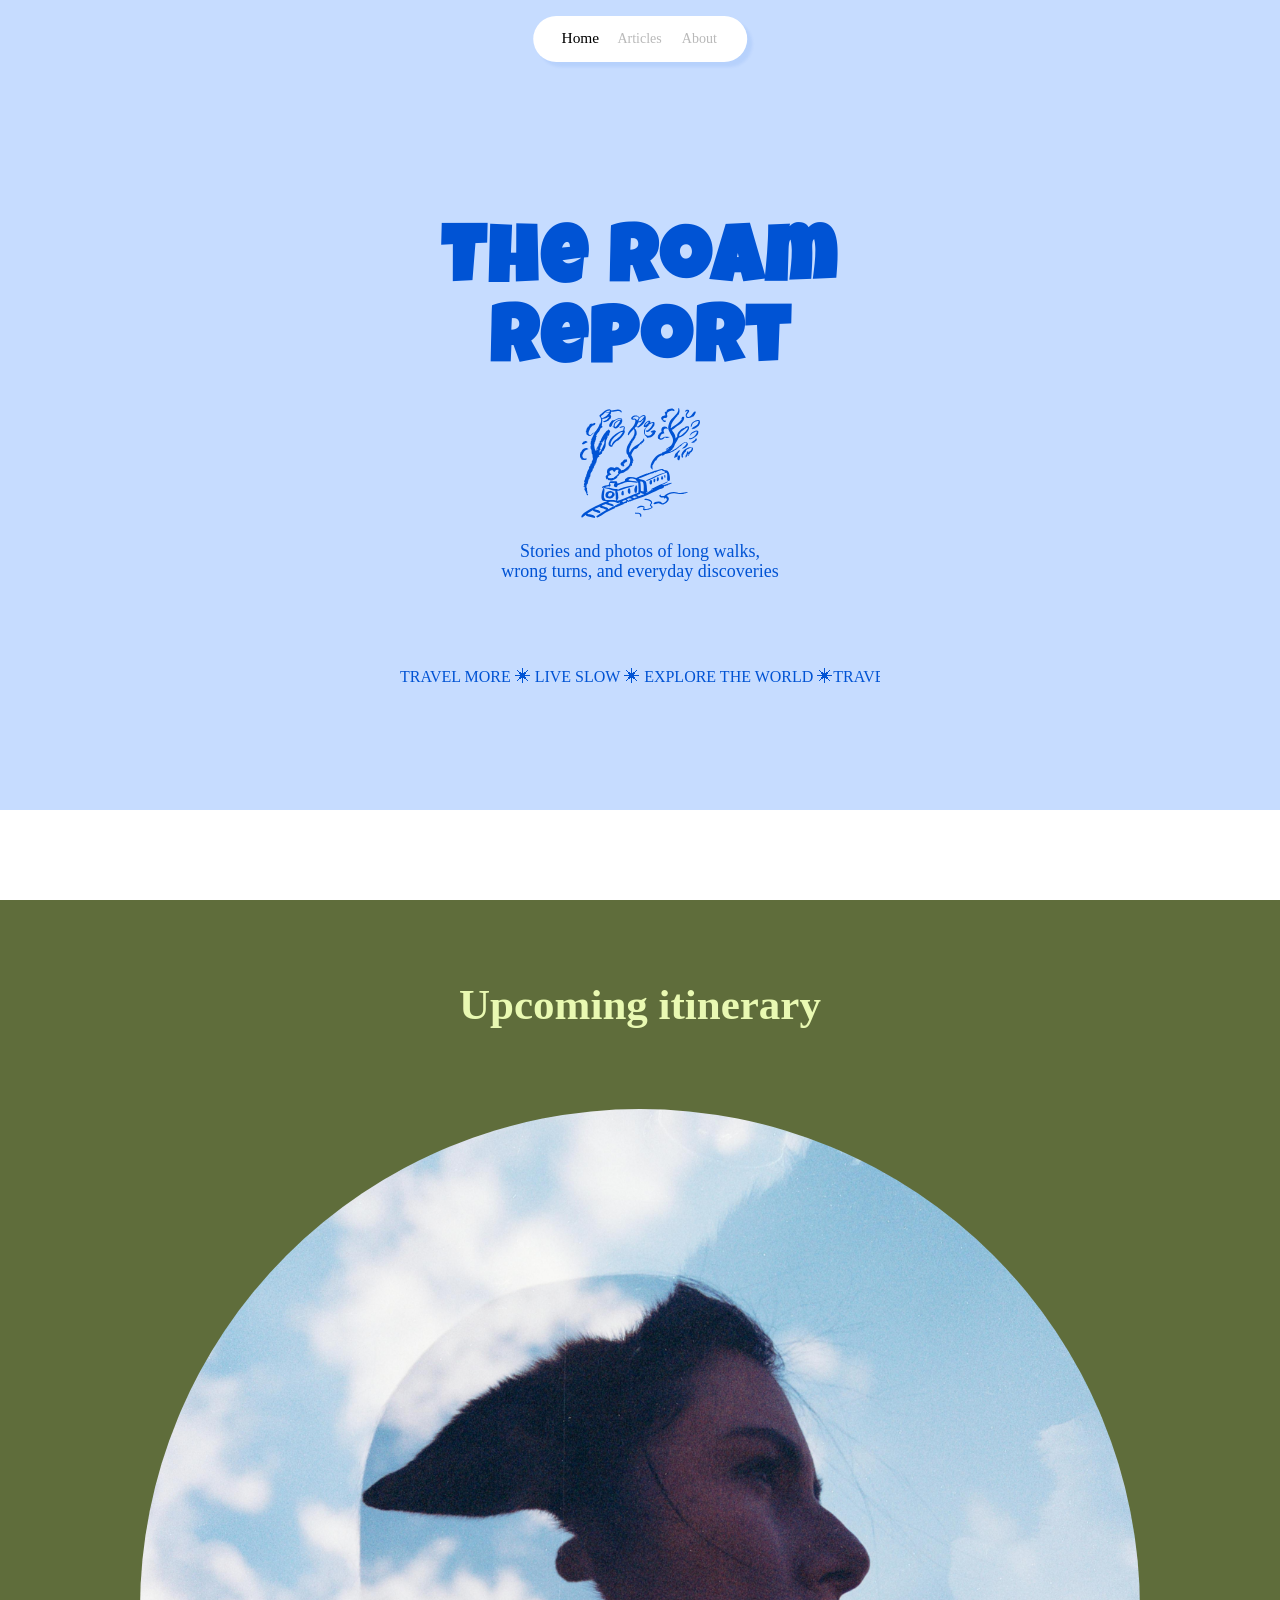
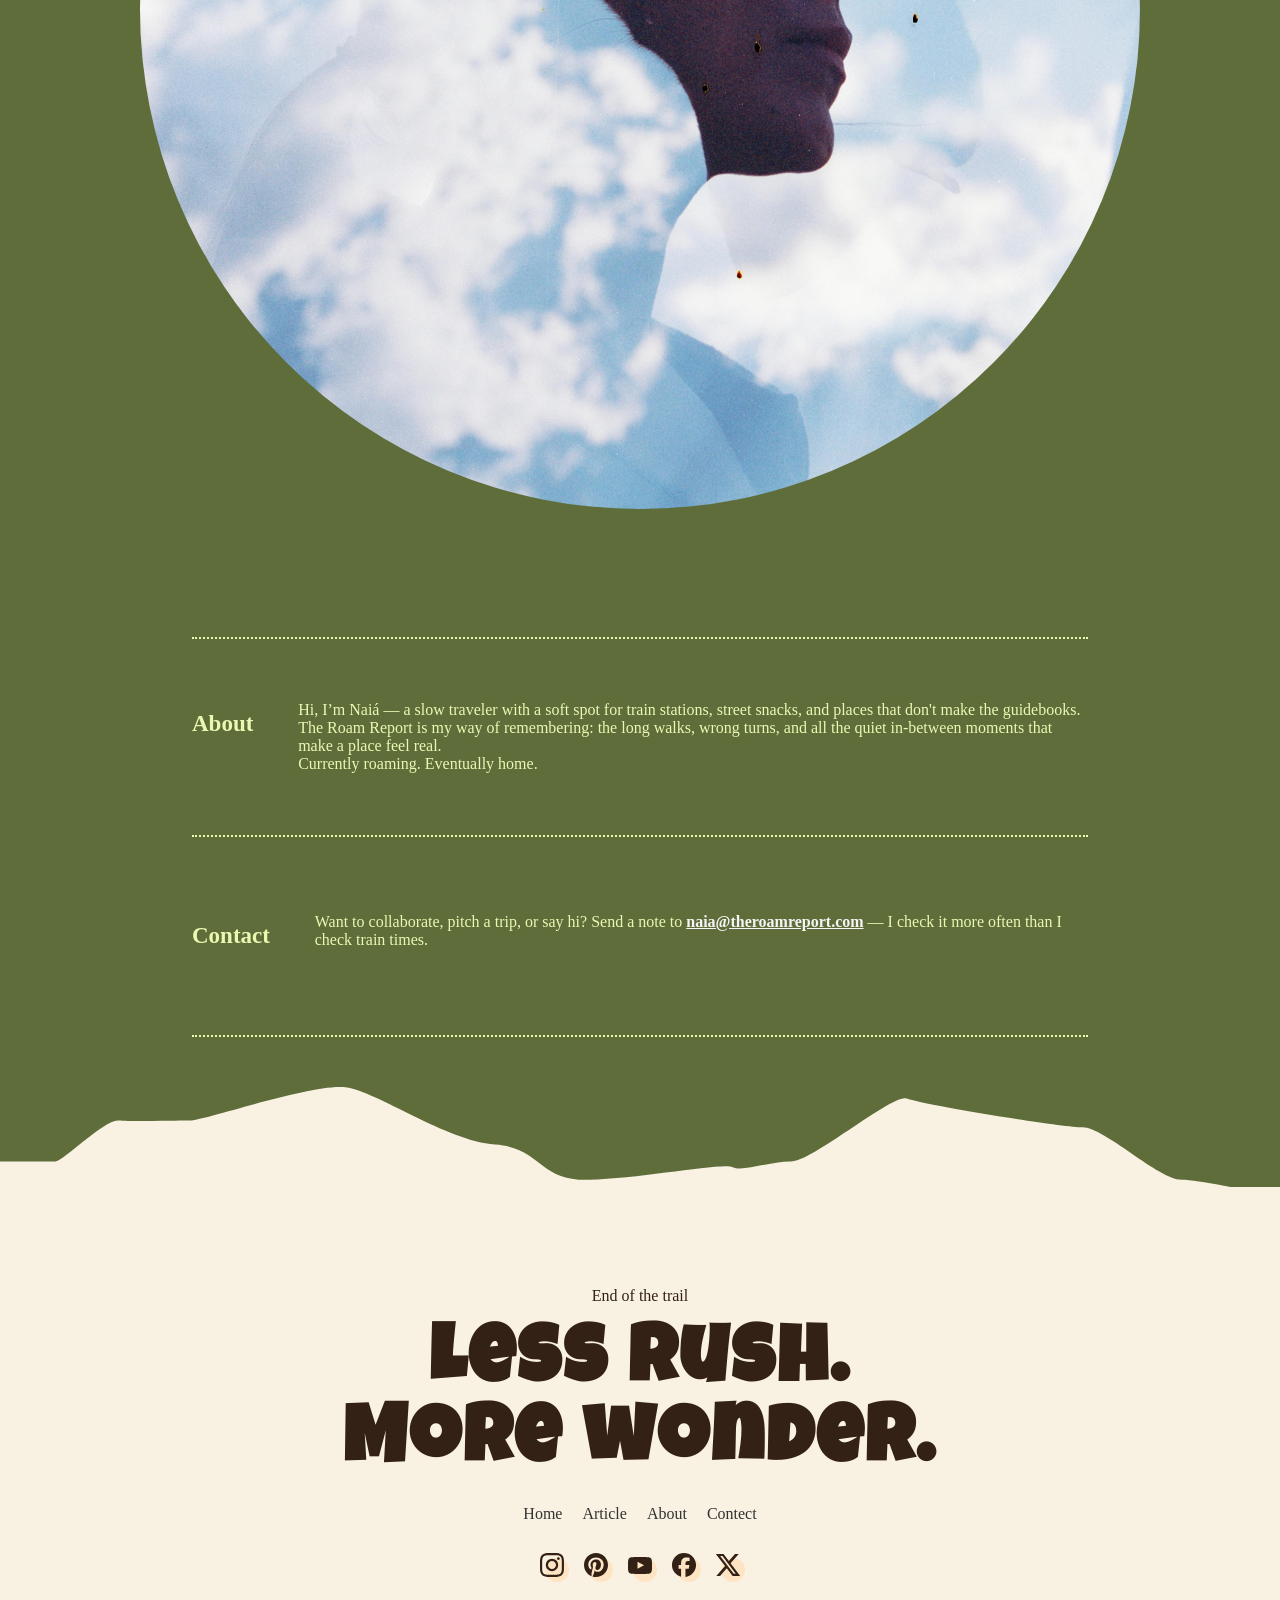
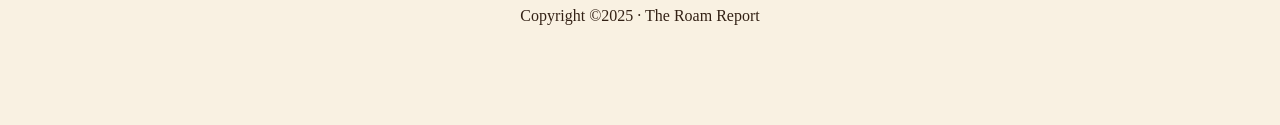
==== about.html @ acab048c "add" ====
<!doctype html>
<html lang="ko">
  <head>
    <meta charset="UTF-8" />
    <meta name="viewport" content="width=device-width, initial-scale=1.0" />
    <title>Document</title>
    <link rel="stylesheet" href="css/reset.css" />
    <link rel="stylesheet" href="css/main.css" />
    <link rel="stylesheet" href="css/about.css" />
    <link rel="stylesheet" href="css/responsive.css" />
    <!-- <link rel="icon" href="img/Frame 1.png" /> -->
    <script src="js/main.js" defer></script>
    <script src="js/about.js" defer></script>
  </head>

  <body>
    <div class="wrap">
      <nav class="header_nav">
        <a href="index.html" class="hNav">Home</a>
        <a href="articles.html" class="hNav">Articles</a>
        <a href="about.html" class="hNav active">About</a>
      </nav>
      <header>
        <div class="header_info">
          <h1>
            The Roam <br />
            Report
          </h1>
          <div class="logo">
            <img
              src="img/BG/4cbba677dc56b5c2dd2c0b78fc1e55bbb1b9941a.svg"
              alt="logo"
            />
          </div>
          <p>
            Stories and photos of long walks,<br />
            wrong turns, and everyday discoveries
          </p>

          <div class="marquee">
            <div class="marquee-track">
              <span>TRAVEL MORE ✳ LIVE SLOW ✳ EXPLORE THE WORLD ✳</span>
              <span aria-hidden="true"
                >TRAVEL MORE ✳ LIVE SLOW ✳ EXPLORE THE WORLD ✳</span
              >
            </div>
          </div>
          <!-- marquee -->
        </div>
        <!-- header_info -->
      </header>
      <!-- <div id="home"></div> -->
      <main>
        <section class="s3">
          <h2>Upcoming itinerary</h2>
          <div class="pic">
            <img src="img/BG/f9a885b69c45e164666524848a7122c28b172244.jfif" alt="">
          </div>
          <ul>
            <li>
              <div class="sp">
                <dl>
                  <dt>About</dt>
                  <dd>
                    Hi, I’m Naiá — a slow traveler with a soft spot for train
                    stations, street snacks, and places that don't make the
                    guidebooks. The Roam Report is my way of remembering: the
                    long walks, wrong turns, and all the quiet in-between
                    moments that make a place feel real.
                    <br />Currently roaming. Eventually home.
                  </dd>
                </dl>
              </div>
            </li>
            <li>
              <div class="sp">
                <dl>
                  <dt>Contact</dt>
                  <dd>
                    Want to collaborate, pitch a trip, or say hi? Send a note to
                    <a href="mailto:naia@theroamreport.com">
                        <strong>naia@theroamreport.com</strong>
                    </a>
                    — I check it more often than I check train times.
                  </dd>
                </dl>
              </div>
            </li>
          </ul>
          <div class="s3_bg">
            <img
              src="img/BG/2fb2c63e238b649365ad7b5dbdac474f2efbe91c.svg"
              alt=""
            />
          </div>
        </section>
      </main>

      <footer id="about">
        <p>End of the trail</p>
        <h1>
          Less rush. <br />
          More wonder.
        </h1>
        <div class="footer_info">
          <a href="index.html">Home</a>
          <a href="articles.html">Article</a>
          <a href="about.html">About</a>
          <a href="#contect">Contect</a>
        </div>
        <div class="footer_sns">
          <a href="https://www.instagram.com" target="_blank">
            <img src="img/icon/instagram.svg" alt="instagram" />
          </a>
          <a href="https://kr.pinterest.com/" target="_blank">
            <img src="img/icon/pinterest.svg" alt="pinterest" />
          </a>
          <a href="https://youtube.com" target="_blank">
            <img src="img/icon/youtube.svg" alt="youtube" />
          </a>
          <a href="https://www.facebook.com" target="_blank">
            <img src="img/icon/facebook.svg" alt="facebook" />
          </a>
          <a href="https://x.com" target="_blank">
            <img src="img/icon/x.svg" alt="x" />
          </a>
        </div>
        <p>Copyright ©2025 · The Roam Report</p>
      </footer>
    </div>
    <!-- wrap -->
  </body>
</html>
---- css/main.css ----
@import url("reset.css");
@import url("responsive.css");

@import url("https://fonts.googleapis.com/css2?family=Edu+QLD+Hand:wght@400..700&family=Luckiest+Guy&display=swap");

.wrap {
  display: block;
  text-align: center;
}

.header_nav {
  width: fit-content;
  background-color: white;
  border-radius: 50px;
  display: flex;
  justify-content: center;
  gap: 20px;
  padding: 15px 30px;
  margin: 0 auto;
  margin-bottom: 140px;
  box-shadow: 5px 5px 3px rgba(0, 83, 212, 0.08);
  position: fixed;
  top: 16px;
  left: 240px; 
  transform: translateX(-50%);
  z-index: 20;
}
.header_nav a {
  font-size: 0.875rem;
  transition: all 0.2s;
  color: #b9b9b9;
}
.header_nav a.active{
  /* font-weight: bold; */
  color: #000;
  transform: scale(1.1);
}

header {
  width: 480px;
  height: 100vh;
  background-color: rgb(198, 220, 255);
  padding: 2%;
  position: fixed;
  top: 0;
  left: 0;
  z-index: 1;
}
.header_info {
  display: flex;
  flex-direction: column;

  align-items: center;
  gap: 2.5%;
  color: rgb(0, 83, 212);
  height: 100vh;
}
header h1{
    padding-top: 150px;
}
h1 {
  font-size: 5rem;
  font-family: "Luckiest Guy", cursive;
  line-height: 80px;
  letter-spacing: 3px;
}
.logo img {
  width: 120px;
  height: 110px;
}
.header_info p {
  font-weight: 500;
  font-size: 1.125rem;
  line-height: 20px;
  margin-bottom: 100px;
}

.marquee {
  width: 100%;
  overflow: hidden;
  white-space: nowrap;
  padding: 15px 0;
  margin-top: 50px;
  text-align: center;
}
.marquee-track {
  display: flex;
  width: max-content;
  animation: scroll 13s linear infinite;
}
.marquee-track span {
  flex-shrink: 0;
}

@keyframes scroll {
  from {
    transform: translateX(0);
  }
  to {
    transform: translateX(-50%);
  }
}

main {
  flex: 1;
  margin-left: 480px;
  width: calc(100% - 480px);
  min-height: 100vh;
}

.s1 {
  width: 100%;
  height: 80vh;
  margin: auto;
  display: flex;
  justify-content: center;
  align-items: center;
  position: relative;
  background: url(/img/BG/e287eb507ac75d413cc66b6fb40ab2026d637ffe.jfif)
    center / cover no-repeat;
  position: sticky;
  top: 0;
  z-index: 2;
  padding-top: 50px;
}
.s2-content{
  width: 100%;
}
.s_con {
  width: 70%;
  max-width: 400px;
  background-color: whitesmoke;
  padding: 10px;
  margin: auto;
  display: flex;
  align-items: center;
  transition:
    box-shadow 0.3s,
    transform 0.3s;
}
.s_con:hover {
  box-shadow: 10px 10px 3px rgba(0, 83, 212, 0.08);
  transform: scale(1.02);
  transition: all 0.3s;
}
.s_con .s_img {
  height: 300px;
  overflow: hidden;
  display: flex;
  justify-content: center;
  align-items: center;
  border-radius: 20px;
  margin-bottom: 30px;
}

.s_info {
  margin-bottom: 30px;
}
.s_info * {
  margin: 10px 0;
}
.s_info :first-child {
  color: gray;
  font-size: 0.875rem;
}
.s_info :last-child {
  font-size: 1.5rem;
  font-weight: 500;
  line-height: 30px;
}
.s1 > .s_down {
  position: absolute;
  bottom: 20px;
  left: 50%;
  transform: translateX(-50%);
  display: flex;
  flex-direction: column;
  align-items: center;
}
.s_down p {
  font-size: 0.875rem;
  font-weight: 500;
}
.s_point {
  height: 15px;
  overflow: hidden;
  display: flex;
  align-items: flex-end;
}
.s_point img {
  width: 24px;
  height: 24px;
}

.s2 {
  position: relative;
  z-index: 3;
  background-color: white;
}
.s2-content {
  width: 80%;
  margin: 0 auto;
}
.s_con > a {
  display: block;
  width: 100%;
  min-width: 0;
}
.s_con > a > .s_img {
  width: 100%;
}
section h2 {
  font-size: 2.6875rem;
  padding: 80px 0;
}
.s2-content > p > a {
  display: inline-block;
  margin: 50px 0;
  border: 1px solid rgb(95, 109, 59);
  border-radius: 20px;
  padding: 15px 10px;
  font-size: 1rem;
  font-weight: 500;
  transition: all 0.2s;
  color: rgb(95, 109, 59);
}
.s2-content > p > a:hover {
  background-color: rgb(95, 109, 59);
  color: white;
}
.story-list {
  width: 70%;
  display: grid;
  grid-template-columns: repeat(2, minmax(0, 1fr));
  gap: 24px;
  padding: 24px 0;
  margin: auto;
}

.story-list .s_con {
  width: 100%;
  margin: 0;
  box-sizing: border-box;
}

.story-list .s_img {
  width: 100%;
  /* height: 250px; */
  aspect-ratio: 1/1;
}
.story-list .s_img img {
  width: 100%;
  height: 100%;
  /* height: 100%; */
  object-fit: cover;

}

@media (max-width: 600px) {
  .story-list {
    grid-template-columns: 1fr;
  }
}

.s3 {
  position: relative;
  display: flow-root;
  background-color: rgb(95, 109, 59);
  color: rgb(233, 249, 178);
  z-index: 3;
  width: 100%;
  margin: auto;
}
.s3 > * {
  width: 70%;
  margin: auto;
}
.s3 ul {
  padding-bottom: 100px;
}
.s3 ul li {
  display: flex;
  align-items: center;
  border-bottom: 2px dotted rgb(233, 249, 178);
  height: 200px;
  padding: 10px 0;
}
.s3 ul li:first-child {
  border-top: 2px dotted rgb(233, 249, 178);
}
.s3 ul li .sp{
  display: flex;
  gap: 10%;
  align-items: center;
}
.s3 h3 {
  font-size: 6.875rem;
  letter-spacing: -10px;
  font-weight: 100;
}
.s3 dl {
  text-align: left;
}
.s3 dt {
  font-weight: bold;
  margin: 10px 0;
  font-size: 1.4375rem;
}
.s3_img {
  width: 250px;
  flex-shrink: 0;
  margin-left: auto;
  border-radius: 20px;
  overflow: hidden;
}
.s3_bg {
  width: 100%;
  position: relative;
  bottom: 0;
  left: 0;
  height: 50px;

}
.s3_bg img {
  width: 100%;
  top: -100%;
  position: absolute;
  
}

footer {
  width: calc(100% - 480px);
  min-height: 100px;
  margin-left: 480px;
  padding: 100px 0;
  color: rgb(51, 33, 21);
  background-color: rgb(249, 241, 226);
  z-index: 3;
  position: relative;
  font-weight: 500;
}
footer h1{
padding: 20px 0;
}
.footer_info{
    display: flex;
    justify-content: center;
    gap: 20px;
}
.footer_info a{
      transition: transform 0.2s;

}
.footer_info a:hover{
  transform: scale(1.1);
  font-weight: bold;
}



.footer_sns{
  display: flex;
  gap: 20px;
  justify-content: center;
  margin: 30px 0;
}
.footer_sns a,
.footer_sns a img{
    display: block;
    width: 24px;
    height: 24px;
}
.footer_sns a img{
  transition: transform 0.3s;
}
.footer_sns a{
  position: relative;
  z-index: 1;
  transition: all 1s;
  
}
.footer_sns a img{
  transition: all 0.3s;
}
.footer_sns a img:hover{
  transform: translateY(-6px) rotate(8deg) scale(1.15);
}
.footer_sns a::before {
  content: "";
  position: absolute;
  inset: 0;
  border-radius: 50%;
  background-color: bisque;
  z-index: -1;
  transform: translate(5px, 5px);
}
---- css/about.css ----
.pic{
    width: 90%;
    max-width: 1000px;
    aspect-ratio: 1 / 1;
    height: auto;
    border-radius: 50%;
    overflow: hidden;
    margin: 0 auto 10%;
    padding-bottom: 10px;
    position: relative;
}
.pic img{
    object-fit: cover;
    object-position: center;
    position: absolute;
    top: 50%;
    left: 50%;
    width: 150%;
    height: 150%;
    transform: translate(-50%, -50%);
    animation: pic-spin 12s linear infinite paused;
}
.pic.is-hovered img {
    animation-play-state: running;
}

@keyframes pic-spin {
    to {
        transform: translate(-50%, -50%) rotate(360deg);
    }
}

dl{
    display: flex;
    gap: 5%;
}

a strong{
    color: whitesmoke;
    text-decoration: underline;
}
a strong:hover{
    color: rgba(0, 0, 255, 0.5);
}
---- css/responsive.css ----
@media (max-width: 1400px) {
  header {
    position: fixed;
    top: 0;
    left: 0;
    width: 100%;
    height: 90vh;
    z-index: 1;
  }
.header_nav {
  position: fixed;
  top: 16px;
  left: 50%;
  transform: translateX(-50%);
  z-index: 20;
}
  .header_info h1{
    margin: 0 50px;
    padding: 0;
    padding-top: 200px;
  }
  .header_info p {
  font-weight: 500;
  font-size: 1.125rem;
  line-height: 20px;
  margin-bottom: 0px;
}
  .marquee {
    width: min(100%, 480px);
    align-self: center;
  }

  main {
    margin-left: 0;
    margin-top: 100vh;
    width: 100%;
  }

  footer {
    margin-left: 0;
    width: 100%;
  }
}

@media (max-width: 1200px){
  .s3_bg img{
    top: -100%;
}
    .bgimg img:nth-child(2) {
    top: 100;
}
}

@media (max-width: 1100px){
  .s3_bg img{
    top: -100%;
}
    .bgimg img:nth-child(2) {
    top: 1;
}
}

@media (max-width: 900px){
  html{
    font-size: 12px;
  }
  .header_nav a{
    font-size: 14px;

  }
  section{
    width: 100%;
  }
  .s3 h2{
    padding: 60px 0;
  }
  .s3 h3{
    font-size: 60px;
    letter-spacing: -5px;
  }
  .s3 ul li{
    height: auto;
    display: flex;
    flex-direction: column;
  }
  .s3 ul li .sp{
    width: 100%;
    margin-bottom: 10px;
  }
  .s3_img {
  width: 100%;
  height: 160px;
  margin-bottom: 20px;
}

.s3_img img {
  width: 100%;
  height: 100%;
  object-fit: cover;
}
h1 {
  line-height: 50px;
}

.story-list {
  width: 80%;
  grid-template-columns: repeat(2, minmax(0, 1fr));
}

.s2-content {
  width: 100%;
}

.story-list .s_con {
  width: 100%;
  min-width: 0;
}
  .s3_bg img{
    top: -100%;
}
    .bgimg img:nth-child(2) {
    top: 600px;
}


}
@media (max-width: 600px) {
  .s_con .s_img{
    height: 200px;
  }
  .story-list {
    grid-template-columns: minmax(0, 1fr);
    padding: 24px 16px;
  }
  .s3_bg img{
    top: -100%;
}
    .bgimg img:nth-child(2) {
    top: 400px;
}
}
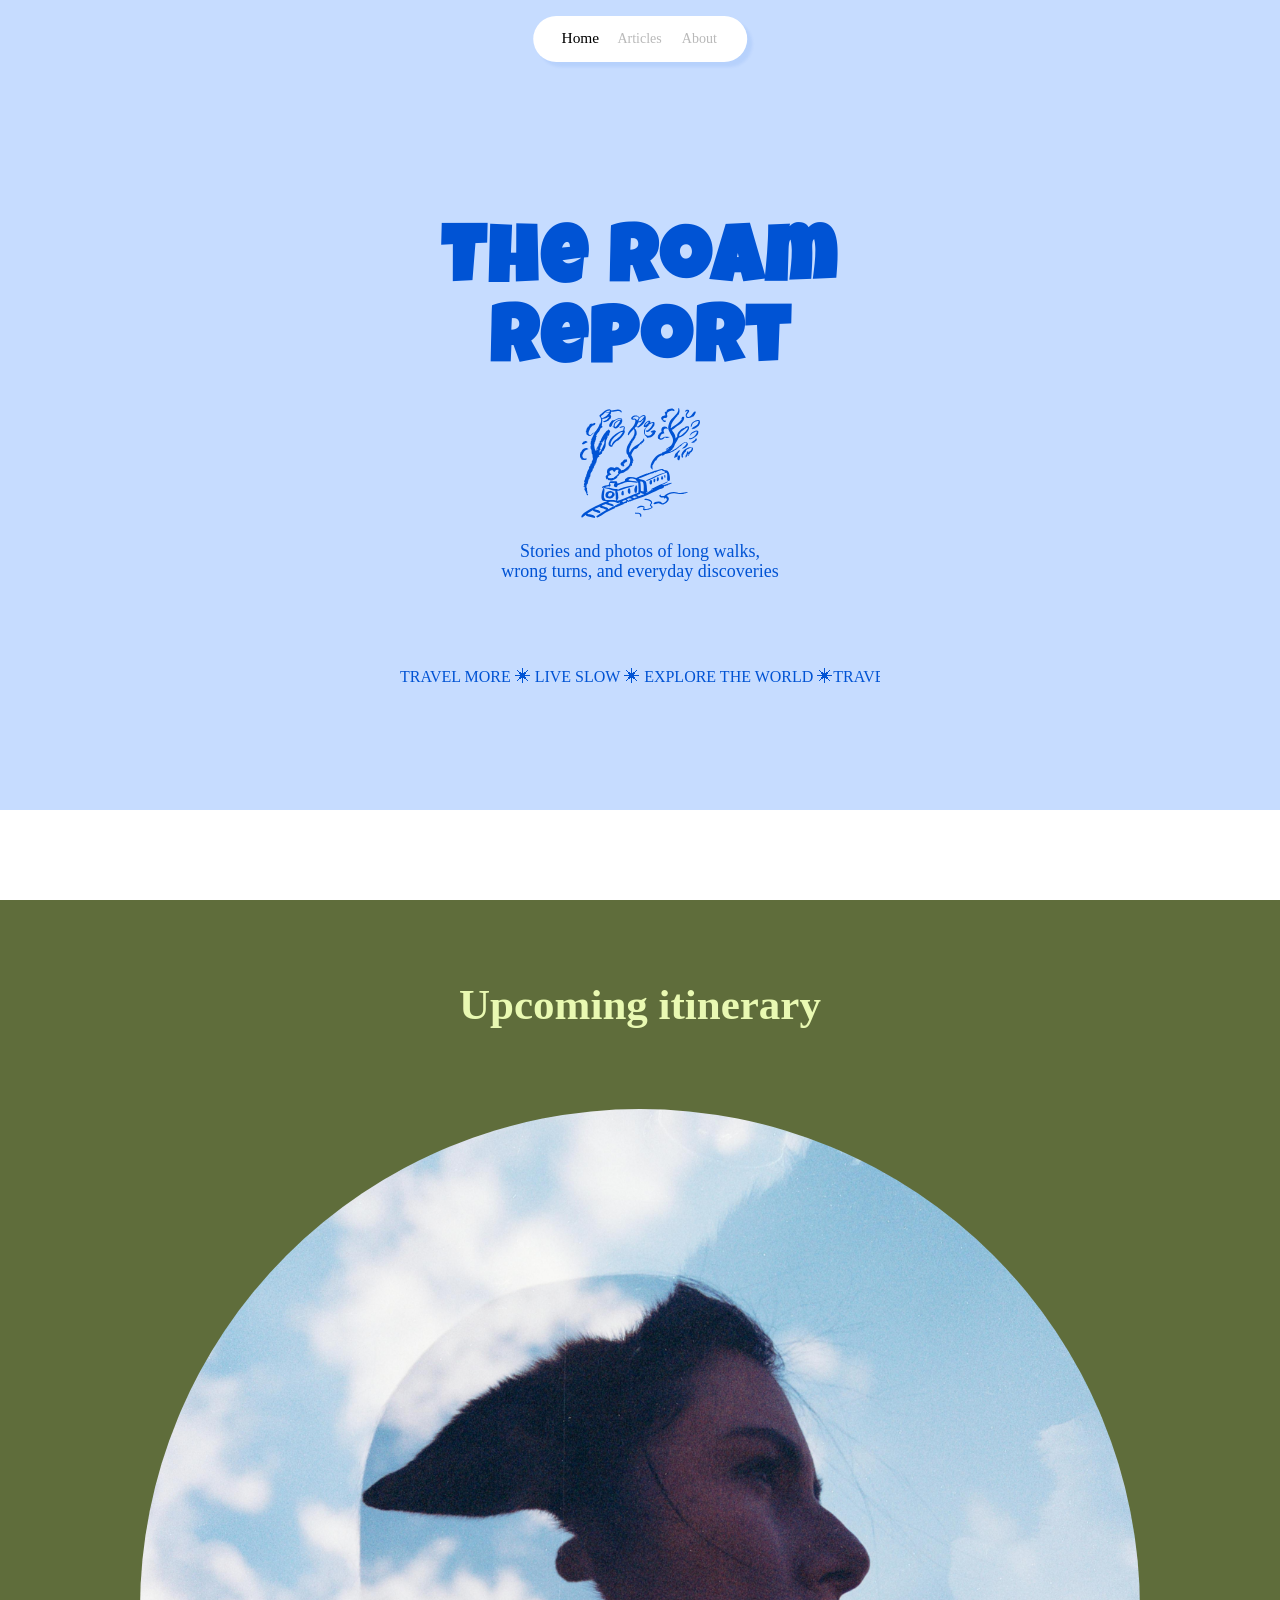
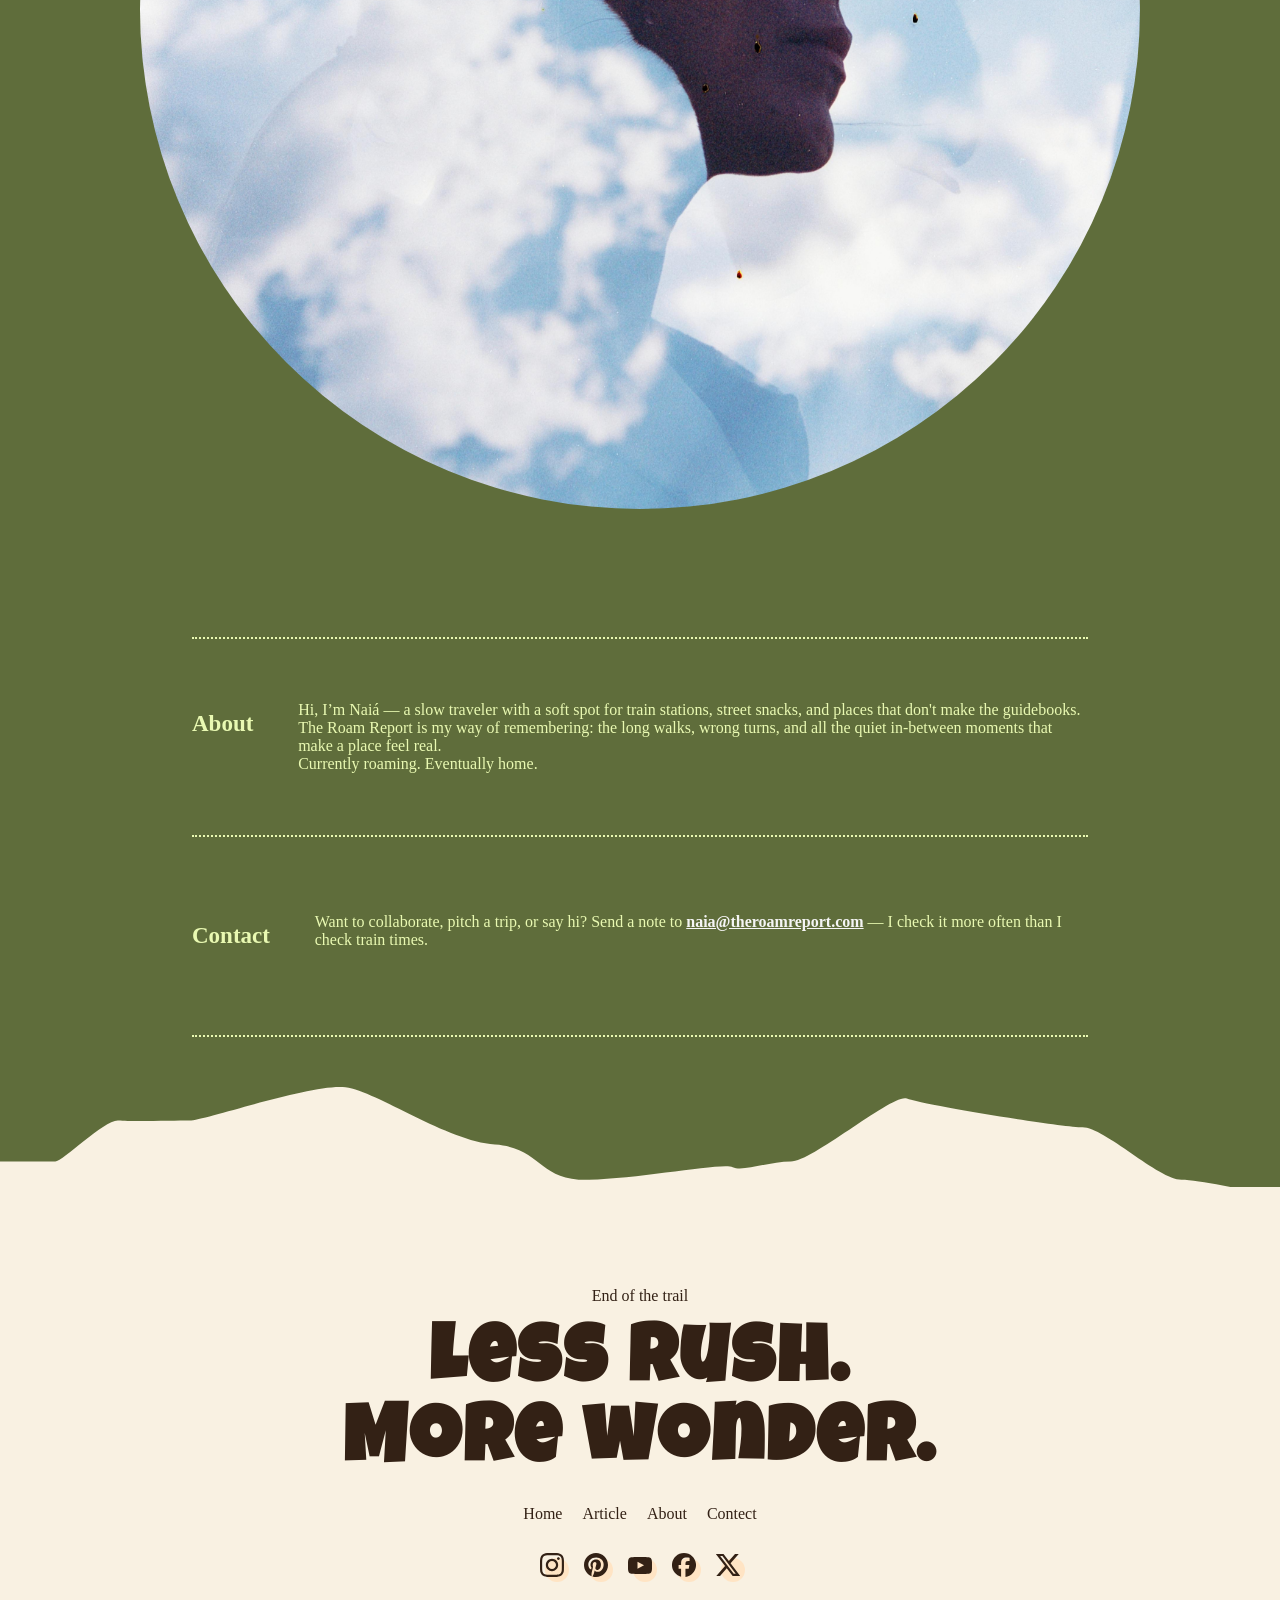
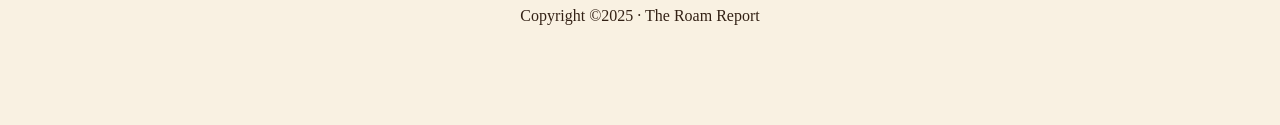
==== commit 17f297d9: "add" ====
--- a/about.html
+++ b/about.html
@@ -51,6 +51,7 @@
       </header>
       <!-- <div id="home"></div> -->
       <main>
+        <button id="goTop">top</button>
         <section class="s3">
           <h2>Upcoming itinerary</h2>
           <div class="pic">
--- a/css/main.css
+++ b/css/main.css
@@ -190,6 +190,17 @@
 .s_point img {
   width: 24px;
   height: 24px;
+  transition: all 0.5s;
+  animation: move 0.3s ease-in-out infinite alternate;
+}
+
+@keyframes move {
+    from {
+        transform: translatey(2px);
+    }
+    to {
+        transform: translatey(0);
+    }
 }
 
 .s2 {
@@ -393,4 +404,34 @@
   background-color: bisque;
   z-index: -1;
   transform: translate(5px, 5px);
+}
+
+
+a{
+    color: inherit;
+}
+html{
+    scroll-behavior: smooth;
+}
+
+
+#goTop{
+    display: none;
+    position: fixed;
+    z-index: 30;
+    bottom: 30px;
+    right: 38px;
+    aspect-ratio: 1/1;
+    border-radius: 50%;
+    background-color: rgba(255, 255, 255, 0.2);
+    backdrop-filter: blur(5px);
+    box-shadow: 1px 1px 3px rgba(0, 0, 0, 0.08);    color: rgba(0, 0, 0, 0);
+}
+#goTop:hover{
+    background-color: white;
+}
+#goTop.active{
+    display: block;
+    color: black;
+    
 }
--- a/css/about.css
+++ b/css/about.css
@@ -41,4 +41,34 @@
 }
 a strong:hover{
     color: rgba(0, 0, 255, 0.5);
+}
+
+
+a{
+    color: inherit;
+}
+html{
+    scroll-behavior: smooth;
+}
+
+
+#goTop{
+    display: none;
+    position: fixed;
+    z-index: 30;
+    bottom: 30px;
+    right: 38px;
+    aspect-ratio: 1/1;
+    border-radius: 50%;
+    background-color: rgba(255, 255, 255, 0.2);
+    backdrop-filter: blur(5px);
+    box-shadow: 1px 1px 3px rgba(0, 0, 0, 0.08);    color: rgba(0, 0, 0, 0);
+}
+#goTop:hover{
+    background-color: white;
+}
+#goTop.active{
+    display: block;
+    color: black;
+    
 }
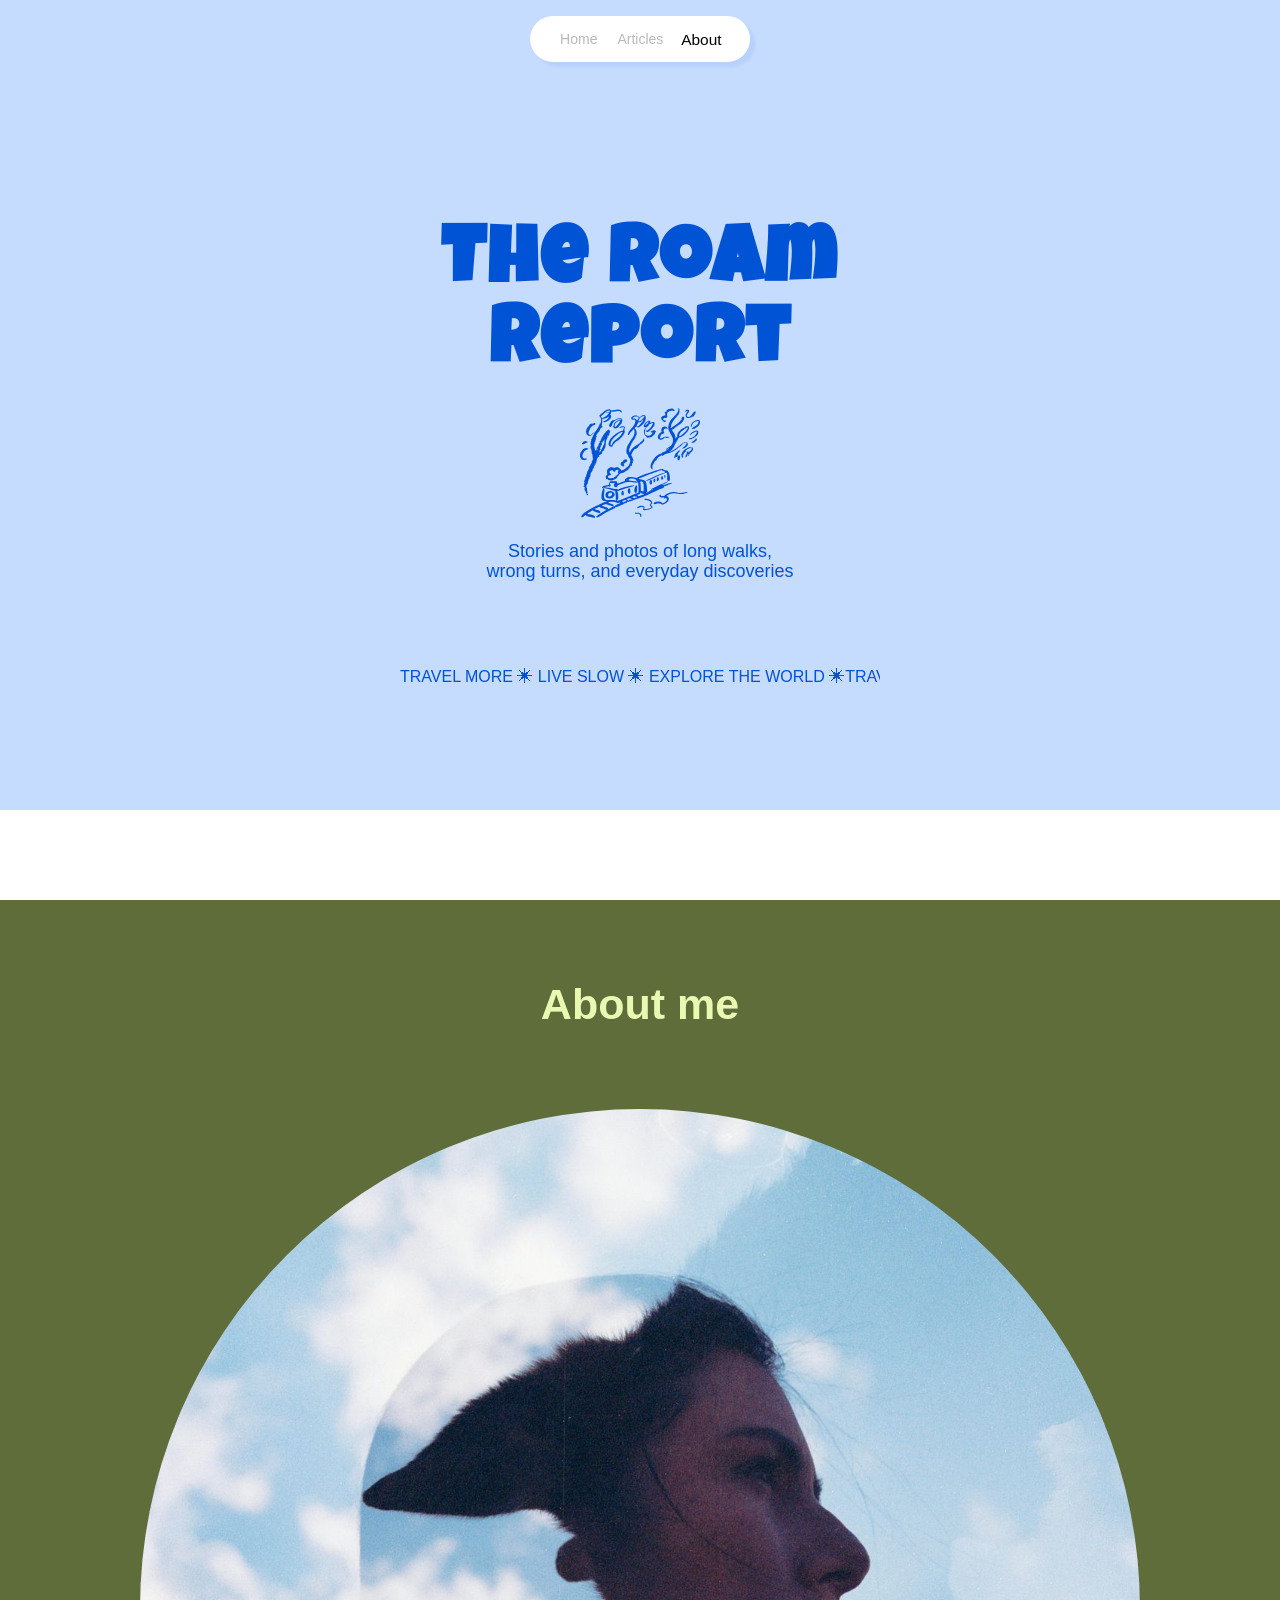
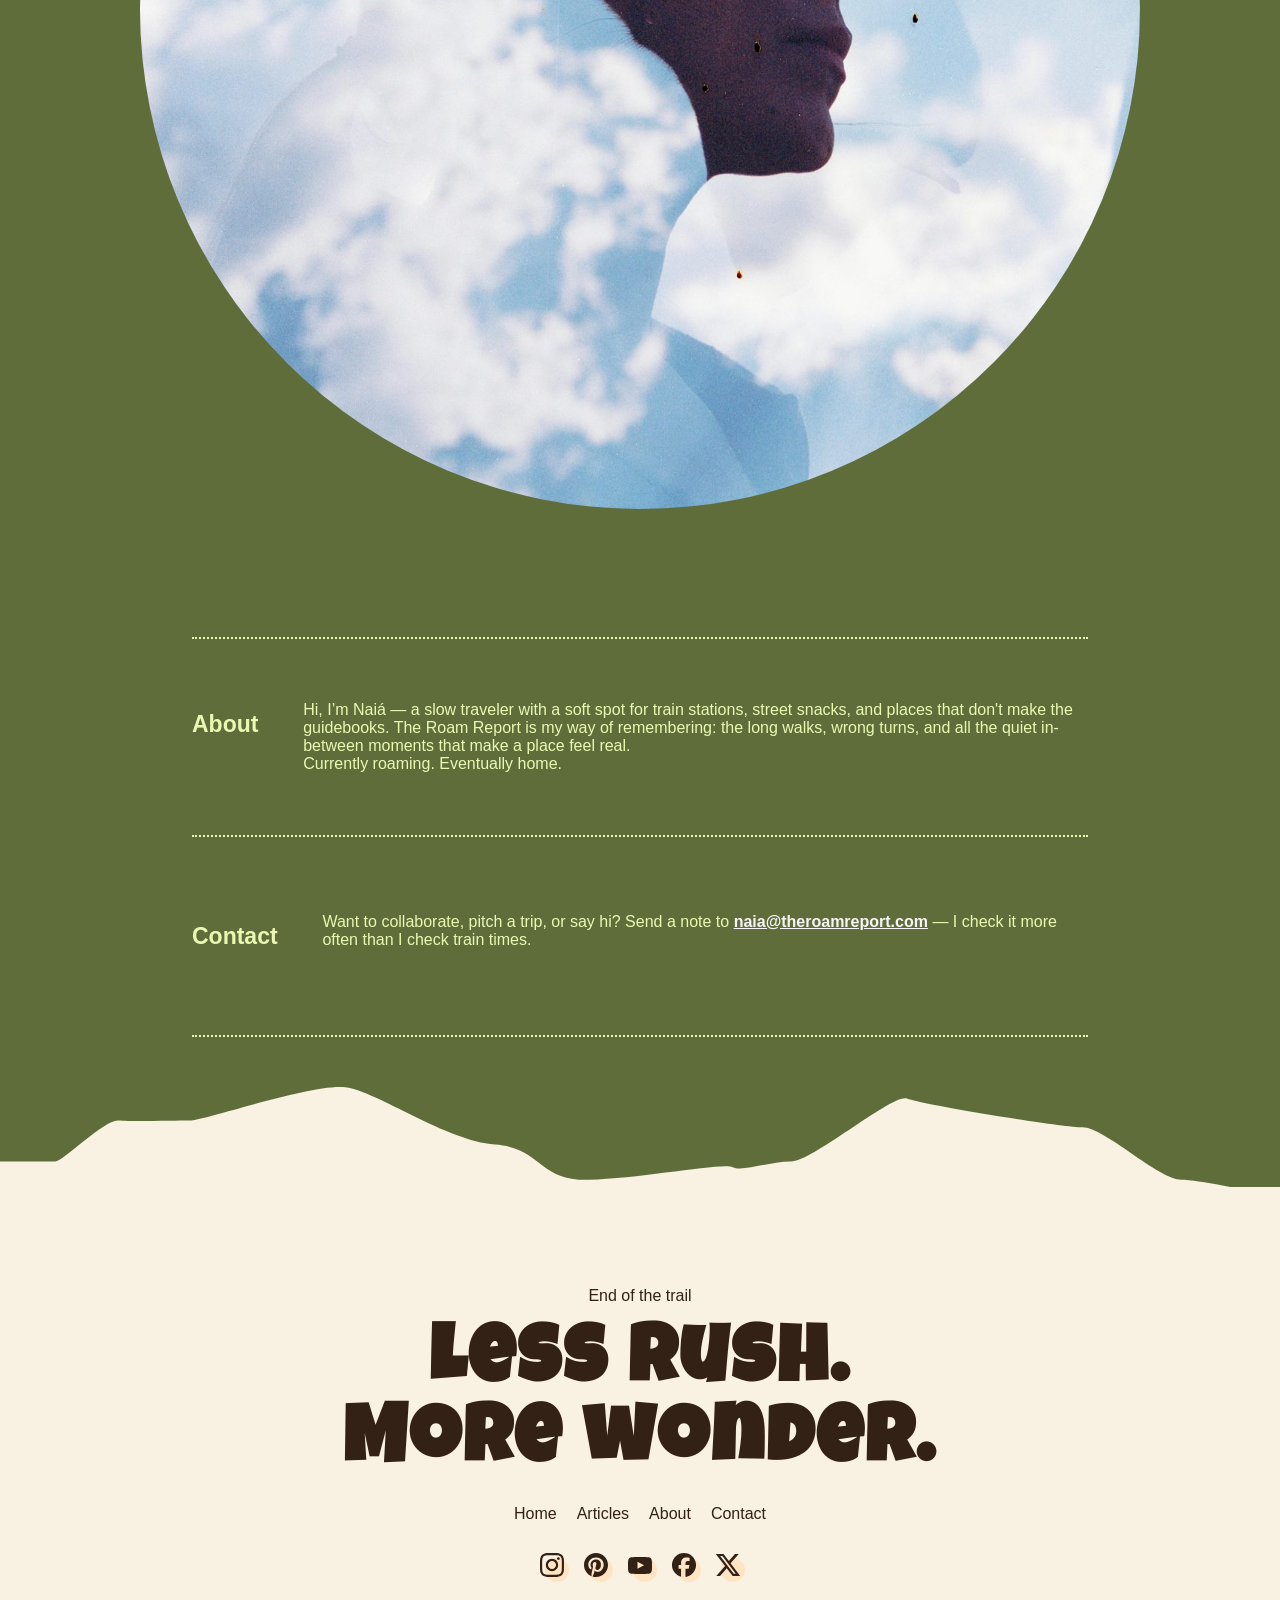
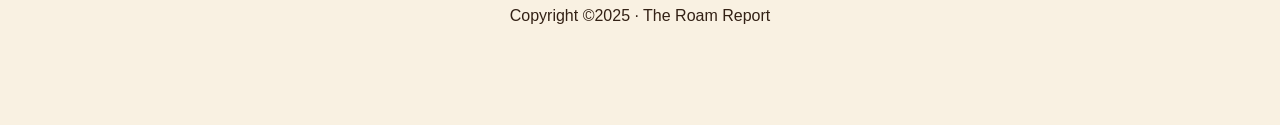
==== commit 70ce07d6: "본문 글꼴 지정, 푸터 링크·About 제목 수정, Top 버튼 화살표, 메뉴 활성 고정, 모바일 푸터 문구, 이미지 alt 추가 - body에 고딕 글꼴 지정 (맑은 고딕 → 애" ====
--- a/about.html
+++ b/about.html
@@ -3,18 +3,23 @@
   <head>
     <meta charset="UTF-8" />
     <meta name="viewport" content="width=device-width, initial-scale=1.0" />
-    <title>Document</title>
+    <title>The Roam Report</title>
     <link rel="stylesheet" href="css/reset.css" />
     <link rel="stylesheet" href="css/main.css" />
     <link rel="stylesheet" href="css/about.css" />
     <link rel="stylesheet" href="css/responsive.css" />
-    <!-- <link rel="icon" href="img/Frame 1.png" /> -->
+    <link rel="stylesheet" href="css/topBtn.css" />
+    <link rel="icon" href="img/Frame 1.png" />
     <script src="js/main.js" defer></script>
     <script src="js/about.js" defer></script>
+    <script src="js/topBtn.js" defer></script>
   </head>
 
   <body>
     <div class="wrap">
+      <button id="goTop" aria-label="맨 위로 가기">
+        <svg viewBox="0 0 24 24" width="18" height="18" fill="none" stroke="currentColor" stroke-width="2.2" stroke-linecap="round" stroke-linejoin="round" aria-hidden="true"><path d="M12 19V5"/><path d="M5 12l7-7 7 7"/></svg>
+      </button>
       <nav class="header_nav">
         <a href="index.html" class="hNav">Home</a>
         <a href="articles.html" class="hNav">Articles</a>
@@ -51,11 +56,10 @@
       </header>
       <!-- <div id="home"></div> -->
       <main>
-        <button id="goTop">top</button>
         <section class="s3">
-          <h2>Upcoming itinerary</h2>
+          <h2>About me</h2>
           <div class="pic">
-            <img src="img/BG/f9a885b69c45e164666524848a7122c28b172244.jfif" alt="">
+            <img src="img/BG/f9a885b69c45e164666524848a7122c28b172244.jfif" alt="Portrait of Naiá against a cloudy sky">
           </div>
           <ul>
             <li>
@@ -73,7 +77,7 @@
                 </dl>
               </div>
             </li>
-            <li>
+            <li id="contact">
               <div class="sp">
                 <dl>
                   <dt>Contact</dt>
@@ -105,9 +109,9 @@
         </h1>
         <div class="footer_info">
           <a href="index.html">Home</a>
-          <a href="articles.html">Article</a>
+          <a href="articles.html">Articles</a>
           <a href="about.html">About</a>
-          <a href="#contect">Contect</a>
+          <a href="about.html#contact">Contact</a>
         </div>
         <div class="footer_sns">
           <a href="https://www.instagram.com" target="_blank">
--- a/css/main.css
+++ b/css/main.css
@@ -58,6 +58,9 @@
 header h1{
     padding-top: 150px;
 }
+body {
+  font-family: "Malgun Gothic", "Apple SD Gothic Neo", "Noto Sans KR", sans-serif;
+}
 h1 {
   font-size: 5rem;
   font-family: "Luckiest Guy", cursive;
@@ -407,31 +410,3 @@
 }
 
 
-a{
-    color: inherit;
-}
-html{
-    scroll-behavior: smooth;
-}
-
-
-#goTop{
-    display: none;
-    position: fixed;
-    z-index: 30;
-    bottom: 30px;
-    right: 38px;
-    aspect-ratio: 1/1;
-    border-radius: 50%;
-    background-color: rgba(255, 255, 255, 0.2);
-    backdrop-filter: blur(5px);
-    box-shadow: 1px 1px 3px rgba(0, 0, 0, 0.08);    color: rgba(0, 0, 0, 0);
-}
-#goTop:hover{
-    background-color: white;
-}
-#goTop.active{
-    display: block;
-    color: black;
-    
-}
--- a/css/about.css
+++ b/css/about.css
@@ -42,33 +42,3 @@
 a strong:hover{
     color: rgba(0, 0, 255, 0.5);
 }
-
-
-a{
-    color: inherit;
-}
-html{
-    scroll-behavior: smooth;
-}
-
-
-#goTop{
-    display: none;
-    position: fixed;
-    z-index: 30;
-    bottom: 30px;
-    right: 38px;
-    aspect-ratio: 1/1;
-    border-radius: 50%;
-    background-color: rgba(255, 255, 255, 0.2);
-    backdrop-filter: blur(5px);
-    box-shadow: 1px 1px 3px rgba(0, 0, 0, 0.08);    color: rgba(0, 0, 0, 0);
-}
-#goTop:hover{
-    background-color: white;
-}
-#goTop.active{
-    display: block;
-    color: black;
-    
-}
--- a/css/responsive.css
+++ b/css/responsive.css
@@ -40,24 +40,6 @@
     margin-left: 0;
     width: 100%;
   }
-}
-
-@media (max-width: 1200px){
-  .s3_bg img{
-    top: -100%;
-}
-    .bgimg img:nth-child(2) {
-    top: 100;
-}
-}
-
-@media (max-width: 1100px){
-  .s3_bg img{
-    top: -100%;
-}
-    .bgimg img:nth-child(2) {
-    top: 1;
-}
 }
 
 @media (max-width: 900px){
@@ -115,13 +97,6 @@
   width: 100%;
   min-width: 0;
 }
-  .s3_bg img{
-    top: -100%;
-}
-    .bgimg img:nth-child(2) {
-    top: 600px;
-}
-
 
 }
 @media (max-width: 600px) {
@@ -132,10 +107,10 @@
     grid-template-columns: minmax(0, 1fr);
     padding: 24px 16px;
   }
-  .s3_bg img{
-    top: -100%;
-}
-    .bgimg img:nth-child(2) {
-    top: 400px;
-}
+  /* 푸터 문구가 한 줄씩 유지되도록 (Less rush. / More wonder.) */
+  footer h1{
+    font-size: 10vw;
+    line-height: 1.2;
+    white-space: nowrap;
+  }
 }
--- a/css/topBtn.css
+++ b/css/topBtn.css
@@ -0,0 +1,40 @@
+a{
+    color: inherit;
+}
+html{
+    scroll-behavior: smooth;
+}
+
+
+#goTop{
+    display: none;
+    position: fixed;
+    z-index: 30;
+    bottom: 30px;
+    right: 38px;
+    aspect-ratio: 1/1;
+    border-radius: 50%;
+    background-color: rgba(255, 255, 255, 0.2);
+    backdrop-filter: blur(5px);
+    box-shadow: 1px 1px 3px rgba(0, 0, 0, 0.08);    
+    color: rgba(0, 0, 0, 0);
+    transition: background-color 0.2s;
+    cursor: grab;
+    touch-action: none;
+    user-select: none;
+}
+#goTop:hover{
+    background-color: white;
+}
+#goTop.reset-background {
+    background-color: rgba(255, 255, 255, 0.2);
+}
+#goTop.active{
+    cursor: grabbing;
+    display: block;
+    color: black;
+    
+}
+#goTop svg{
+    display: block;
+}
